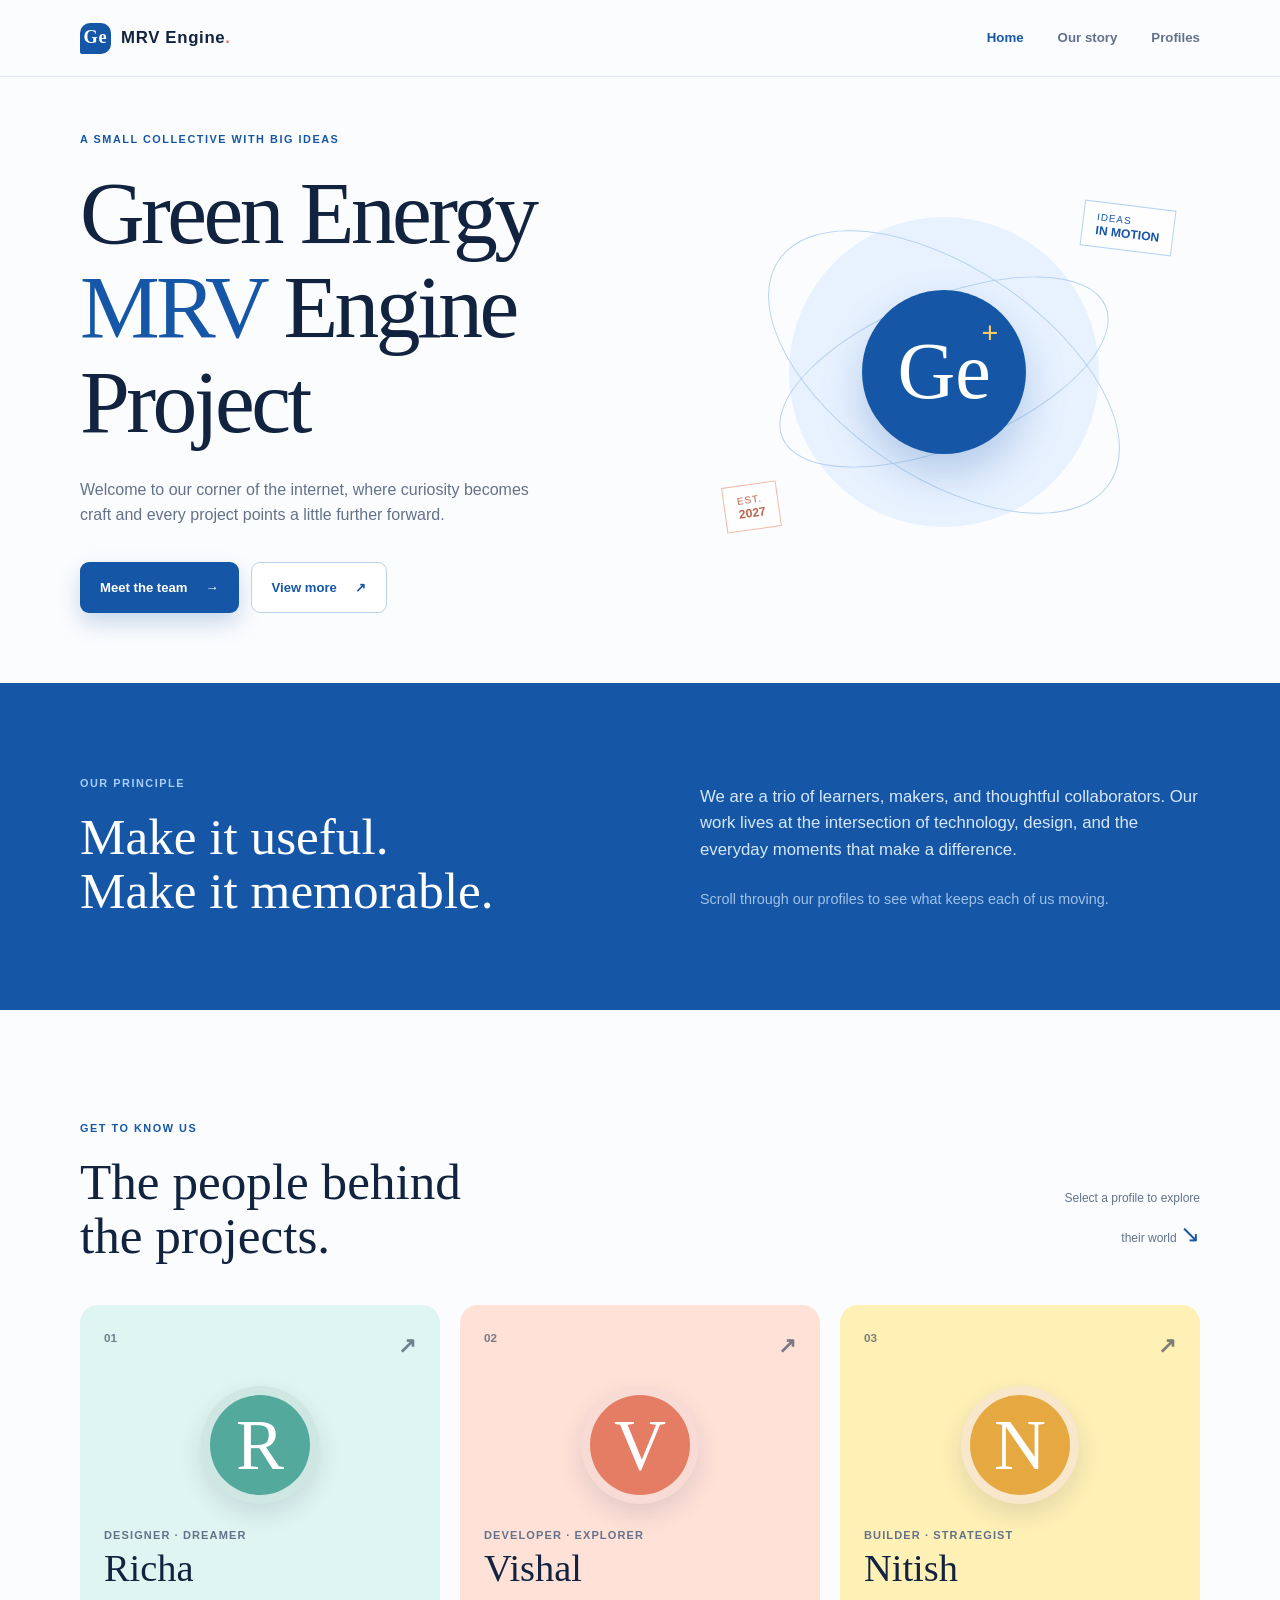
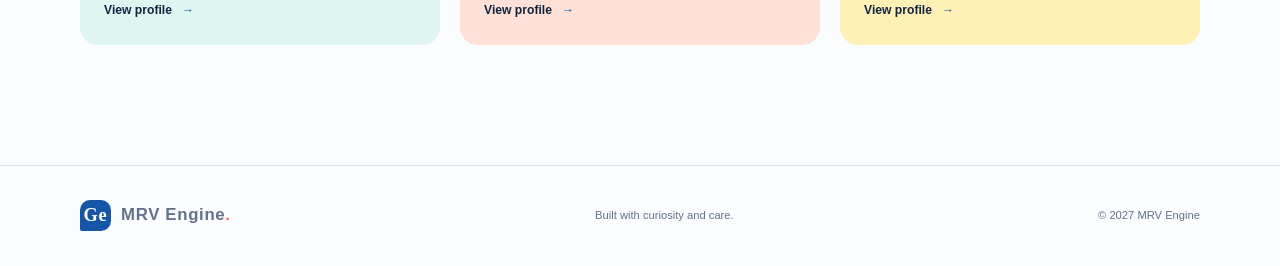
==== index.html @ 7cbb434f "First Commit" ====
<!DOCTYPE html>
<html lang="en">
<head>
  <meta charset="UTF-8">
  <meta name="viewport" content="width=device-width, initial-scale=1.0">
  <meta name="description" content="A modern personal profile collective for Nitish, Richa, and Vishal.">
  <title>Green Energy  | MRV Engine</title>
  <link rel="stylesheet" href="css/style.css">
  <script src="js/script.js" defer></script>
</head>
<body>
  <header class="site-header">
    <nav class="navbar container" aria-label="Primary navigation">
      <a class="brand" href="index.html"><span class="brand-mark">Ge</span><span>MRV Engine<span class="brand-dot">.</span></span></a>
      <button class="menu-toggle" type="button" aria-expanded="false" aria-controls="primary-menu"><span></span><span></span><span></span><span class="sr-only">Toggle menu</span></button>
      <div class="nav-links" id="primary-menu">
        <a class="active" href="#home">Home</a>
        <a href="#story">Our story</a>
        <a href="#profiles">Profiles</a>
      </div>
    </nav>
  </header>

  <main id="home">
    <section class="hero container reveal">
      <div class="hero-copy">
        <p class="eyebrow">A small collective with big ideas</p>
        <h1>Green Energy<br><em> MRV </em> Engine <br> Project</h1>
        <p class="hero-description">Welcome to our corner of the internet, where curiosity becomes craft and every project points a little further forward.</p>
        <div class="hero-actions"><a class="button button-primary" href="#profiles">Meet the team <span aria-hidden="true">&rarr;</span></a><a class="button button-secondary" href="project-details.html">View more <span aria-hidden="true">↗</span></a></div>
      </div>
      <div class="hero-art" aria-hidden="true">
        <div class="orbit orbit-one"></div><div class="orbit orbit-two"></div>
        <div class="hero-sun">Ge<span>+</span></div>
        <div class="floating-note note-top">ideas<br><strong>in motion</strong></div>
        <div class="floating-note note-bottom">EST.<br><strong>2027</strong></div>
      </div>
    </section>

    <section class="intro-band" id="story">
      <div class="container split-section reveal">
        <div>
          <p class="eyebrow">Our principle</p>
          <h2>Make it useful.<br>Make it memorable.</h2>
        </div>
        <div class="section-copy"><p>We are a trio of learners, makers, and thoughtful collaborators. Our work lives at the intersection of technology, design, and the everyday moments that make a difference.</p><p class="muted">Scroll through our profiles to see what keeps each of us moving.</p></div>
      </div>
    </section>

    <section class="profiles-section container" id="profiles">
      <div class="section-heading reveal"><div><p class="eyebrow">Get to know us</p><h2>The people behind<br>the projects.</h2></div><p class="section-kicker">Select a profile to explore<br>their world <span aria-hidden="true">↘</span></p></div>
      <div class="profile-grid">
        <a class="profile-card card-richa reveal" href="richa.html"><div class="card-top"><span class="card-number">01</span><span class="card-arrow" aria-hidden="true">↗</span></div><div class="avatar avatar-richa">R</div><div><p class="card-role">Designer · Dreamer</p><h3>Richa</h3><p class="card-link">View profile <span aria-hidden="true">&rarr;</span></p></div></a>
        <a class="profile-card card-vishal reveal" href="vishal.html"><div class="card-top"><span class="card-number">02</span><span class="card-arrow" aria-hidden="true">↗</span></div><div class="avatar avatar-vishal">V</div><div><p class="card-role">Developer · Explorer</p><h3>Vishal</h3><p class="card-link">View profile <span aria-hidden="true">&rarr;</span></p></div></a>
        <a class="profile-card card-nitish reveal" href="nitish.html"><div class="card-top"><span class="card-number">03</span><span class="card-arrow" aria-hidden="true">↗</span></div><div class="avatar avatar-nitish">N</div><div><p class="card-role">Builder · Strategist</p><h3>Nitish</h3><p class="card-link">View profile <span aria-hidden="true">&rarr;</span></p></div></a>

    </div>
    </section>
  </main>

  <footer class="site-footer"><div class="container footer-inner"><a class="brand" href="index.html"><span class="brand-mark">Ge</span><span>MRV Engine<span class="brand-dot">.</span></span></a><p>Built with curiosity and care.</p><p>&copy; 2027 MRV Engine</p></div></footer>
</body>
</html>
---- css/style.css ----
:root {
  --ink: #11233f;
  --muted: #63728a;
  --line: #dce4ed;
  --paper: #fbfcfe;
  --blue: #1557a6;
  --sky: #e8f2ff;
  --teal: #dff5f1;
  --yellow: #fff0b5;
  --coral: #ffe1d8;
  --shadow: 0 24px 60px rgba(17, 35, 63, .12);
}

* { box-sizing: border-box; }
html { scroll-behavior: smooth; }
body { margin: 0; color: var(--ink); background: var(--paper); font-family: "Trebuchet MS", "Segoe UI", sans-serif; line-height: 1.6; }
a { color: inherit; text-decoration: none; }
.container { width: min(1120px, calc(100% - 48px)); margin: 0 auto; }
.site-header { position: sticky; top: 0; z-index: 10; background: rgba(251, 252, 254, .94); border-bottom: 1px solid rgba(220, 228, 237, .8); backdrop-filter: blur(12px); }
.navbar { min-height: 76px; display: flex; align-items: center; justify-content: space-between; }
.brand { display: inline-flex; align-items: center; gap: 10px; font-weight: 800; letter-spacing: .04em; font-size: 1.05rem; }
.brand-mark { display: grid; width: 31px; height: 31px; place-items: center; border-radius: 10px 10px 10px 2px; color: white; background: var(--blue); font-family: Georgia, serif; font-size: 1.15rem; }
.brand-dot { color: #ee765c; }
.nav-links { display: flex; align-items: center; gap: 34px; color: var(--muted); font-size: .83rem; font-weight: 700; }
.nav-links a { transition: color .2s ease; }.nav-links a:hover, .nav-links a.active { color: var(--blue); }
.menu-toggle { display: none; border: 0; background: transparent; padding: 8px; cursor: pointer; }.menu-toggle span:not(.sr-only) { display: block; width: 23px; height: 2px; margin: 4px 0; background: var(--ink); }
.sr-only { position: absolute; width: 1px; height: 1px; padding: 0; margin: -1px; overflow: hidden; clip: rect(0,0,0,0); white-space: nowrap; border: 0; }
.hero { min-height: 590px; display: grid; grid-template-columns: 1fr .9fr; align-items: center; gap: 40px; padding-top: 54px; padding-bottom: 70px; }
.eyebrow { margin: 0 0 18px; color: var(--blue); text-transform: uppercase; letter-spacing: .14em; font-size: .68rem; font-weight: 800; }.hero h1, h2, h3 { margin: 0; font-family: Georgia, "Times New Roman", serif; font-weight: 500; line-height: 1.05; }.hero h1 { max-width: 620px; font-size: clamp(3.4rem, 7vw, 6rem); letter-spacing: -.04em; }.hero h1 em { color: var(--blue); font-style: normal; }.hero-description { max-width: 460px; margin: 28px 0 34px; color: var(--muted); font-size: 1rem; }.button { display: inline-flex; align-items: center; gap: 18px; padding: 14px 20px; border-radius: 9px; font-size: .82rem; font-weight: 800; transition: transform .25s, box-shadow .25s; }.button-primary { color: white; background: var(--blue); box-shadow: 0 10px 22px rgba(21, 87, 166, .22); }.button:hover { transform: translateY(-3px); box-shadow: 0 15px 28px rgba(21, 87, 166, .25); }
.hero-art { position: relative; height: 390px; display: grid; place-items: center; }.hero-art::before { position: absolute; content: ""; width: 310px; height: 310px; border-radius: 50%; background: var(--sky); }.orbit { position: absolute; border: 1px solid #b8d2ef; border-radius: 50%; transform: rotate(-22deg); }.orbit-one { width: 350px; height: 150px; }.orbit-two { width: 400px; height: 210px; transform: rotate(34deg); }.hero-sun { position: relative; display: grid; width: 164px; height: 164px; place-items: center; color: white; border-radius: 50%; background: var(--blue); font: 5rem Georgia, serif; box-shadow: 0 20px 40px rgba(21, 87, 166, .25); }.hero-sun span { position: absolute; right: 28px; top: 27px; font: 1.8rem "Trebuchet MS", sans-serif; color: #ffcc65; }.floating-note { position: absolute; padding: 9px 13px; color: var(--blue); border: 1px solid #b8d2ef; background: rgba(255,255,255,.8); font-size: .62rem; line-height: 1.2; text-transform: uppercase; letter-spacing: .1em; }.floating-note strong { font-size: .76rem; letter-spacing: 0; }.note-top { top: 28px; right: 5%; transform: rotate(7deg); }.note-bottom { bottom: 36px; left: 7%; transform: rotate(-8deg); color: #be644b; border-color: #f3b9a9; }
.intro-band { padding: 84px 0; color: white; background: var(--blue); }.split-section { display: grid; grid-template-columns: 1fr 1fr; gap: 120px; align-items: center; }.intro-band .eyebrow { color: #a7cffb; }.intro-band h2 { font-size: clamp(2.4rem, 4vw, 4rem); }.section-copy { color: #d7e7fb; font-size: 1.05rem; }.section-copy .muted { color: #9fc1e8; font-size: .9rem; margin-top: 24px; }
.profiles-section { padding-top: 110px; padding-bottom: 120px; }.section-heading { display: flex; justify-content: space-between; align-items: end; margin-bottom: 42px; }.section-heading h2 { font-size: clamp(2.5rem, 4vw, 4rem); }.section-kicker { color: var(--muted); font-size: .75rem; line-height: 1.35; text-align: right; }.section-kicker span { display: inline-block; margin-top: 12px; color: var(--blue); font-size: 1.5rem; }.profile-grid { display: grid; grid-template-columns: repeat(3, 1fr); gap: 20px; }.profile-card { position: relative; min-height: 340px; padding: 24px; display: flex; flex-direction: column; justify-content: space-between; border-radius: 18px; overflow: hidden; transition: transform .3s ease, box-shadow .3s ease; }.profile-card:hover { transform: translateY(-9px); box-shadow: var(--shadow); }.card-nitish { background: var(--yellow); }.card-richa { background: var(--teal); }.card-vishal { background: var(--coral); }.card-top { display: flex; justify-content: space-between; color: rgba(17,35,63,.55); font-size: .73rem; font-weight: 800; }.card-arrow { font-size: 1.35rem; transition: transform .3s; }.profile-card:hover .card-arrow { transform: translate(4px, -4px); }.avatar { width: 118px; height: 118px; margin: auto; display: grid; place-items: center; border: 9px solid rgba(255,255,255,.72); border-radius: 50%; color: white; font: 4.5rem Georgia, serif; box-shadow: 0 10px 25px rgba(17,35,63,.12); }.avatar-nitish { background: #e6a942; }.avatar-richa { background: #53a99c; }.avatar-vishal { background: #e57d64; }.card-role { margin: 0 0 3px; color: var(--muted); font-size: .69rem; text-transform: uppercase; letter-spacing: .1em; font-weight: 800; }.profile-card h3 { font-size: 2.4rem; }.card-link { margin: 13px 0 0; font-size: .76rem; font-weight: 800; }.card-link span { margin-left: 6px; color: var(--blue); }
.site-footer { padding: 30px 0; border-top: 1px solid var(--line); }.footer-inner { display: flex; align-items: center; justify-content: space-between; color: var(--muted); font-size: .7rem; }.reveal { opacity: 0; transform: translateY(20px); transition: opacity .7s ease, transform .7s ease; }.reveal.visible { opacity: 1; transform: translateY(0); }

/* Project details page */
.hero-actions { display: flex; flex-wrap: wrap; gap: 12px; }
.button-secondary { color: var(--blue); border: 1px solid #b8d2ef; background: white; }
.project-hero { padding: 86px 0 78px; color: white; background: var(--blue); }
.project-hero h1 { max-width: 760px; font-size: clamp(3rem, 7vw, 6rem); }
.project-hero h1 em { color: #a7cffb; font-style: normal; }
.project-hero p:not(.eyebrow) { max-width: 620px; margin: 25px 0 0; color: #d7e7fb; font-size: 1.05rem; }
.project-hero .eyebrow { color: #a7cffb; }
.project-main { padding: 76px 0 110px; }
.project-detail-grid { display: grid; grid-template-columns: 1fr 1fr; gap: 24px; }
.project-detail { padding: 32px; border: 1px solid var(--line); border-radius: 14px; background: white; }
.project-detail.wide { grid-column: 1 / -1; }
.project-detail h2 { margin-bottom: 15px; font-size: 1.8rem; }
.project-detail p, .project-detail li { color: var(--muted); }
.project-showcase { display: grid; grid-template-columns: repeat(3, 1fr); gap: 14px; margin-top: 22px; }
.project-showcase article { min-height: 150px; padding: 22px; border-radius: 10px; }
.project-showcase article:nth-child(1) { background: var(--yellow); }.project-showcase article:nth-child(2) { background: var(--teal); }.project-showcase article:nth-child(3) { background: var(--coral); }
.project-showcase h3 { margin-bottom: 8px; font-size: 1.5rem; }.project-showcase p { margin: 0; font-size: .82rem; }
.project-main .back-link { display: inline-block; }

/* Profile page components */
.profile-hero { padding: 80px 0 70px; background: linear-gradient(135deg, var(--sky) 0%, var(--paper) 70%); }.profile-hero-inner { display: grid; grid-template-columns: 260px 1fr; gap: 60px; align-items: center; }.profile-photo { width: 230px; height: 230px; display: grid; place-items: center; border: 13px solid white; border-radius: 50%; color: white; font: 7rem Georgia, serif; box-shadow: var(--shadow); }.profile-photo.nitish { background: #e6a942; }.profile-photo.richa { background: #53a99c; }.profile-photo.vishal { background: #e57d64; }.profile-hero h1 { font-size: clamp(3.3rem, 7vw, 6rem); }.profile-intro { max-width: 620px; margin: 22px 0 0; color: var(--muted); font-size: 1.05rem; }.profile-main { padding: 76px 0 110px; }.profile-layout { display: grid; grid-template-columns: 1fr 1fr; gap: 24px; }.info-section { padding: 30px; border: 1px solid var(--line); border-radius: 14px; background: white; }.info-section.wide { grid-column: 1 / -1; }.info-section h2 { margin-bottom: 18px; color: var(--blue); font: 800 .78rem "Trebuchet MS", sans-serif; text-transform: uppercase; letter-spacing: .13em; }.info-section p { margin: 0; color: var(--muted); }.info-section ul { display: flex; flex-wrap: wrap; gap: 10px; padding: 0; margin: 0; list-style: none; }.info-section li { padding: 8px 13px; border-radius: 100px; color: var(--blue); background: var(--sky); font-size: .78rem; font-weight: 700; }.project-list { display: grid; grid-template-columns: repeat(3, 1fr); gap: 14px; }.project-item { padding: 18px; background: #f4f7fa; border-radius: 9px; }.project-item strong { display: block; margin-bottom: 5px; }.project-item span { color: var(--muted); font-size: .76rem; }.contact-row { display: flex; flex-wrap: wrap; gap: 25px; }.contact-row a { color: var(--blue); font-size: .85rem; font-weight: 700; }.back-link { margin-top: 40px; color: var(--blue); font-size: .82rem; font-weight: 800; }

@media (max-width: 720px) { .container { width: min(100% - 32px, 540px); }.navbar { min-height: 68px; }.menu-toggle { display: block; }.nav-links { position: absolute; top: 68px; right: 16px; left: 16px; display: none; padding: 18px; flex-direction: column; align-items: stretch; gap: 0; border: 1px solid var(--line); border-radius: 10px; background: white; box-shadow: var(--shadow); }.nav-links.open { display: flex; }.nav-links a { padding: 10px; }.hero { min-height: auto; grid-template-columns: 1fr; padding-top: 65px; }.hero h1 { font-size: 3.7rem; }.hero-art { height: 290px; order: -1; }.hero-art::before { width: 220px; height: 220px; }.orbit-one { width: 270px; height: 110px; }.orbit-two { width: 300px; height: 150px; }.hero-sun { width: 125px; height: 125px; font-size: 3.8rem; }.intro-band { padding: 64px 0; }.split-section, .profile-layout { grid-template-columns: 1fr; gap: 32px; }.profiles-section { padding-top: 72px; padding-bottom: 75px; }.section-heading { align-items: start; flex-direction: column; gap: 15px; }.section-kicker { text-align: left; }.profile-grid { grid-template-columns: 1fr; }.profile-card { min-height: 310px; }.footer-inner { align-items: start; flex-direction: column; gap: 14px; }.profile-hero { padding: 55px 0; }.profile-hero-inner { grid-template-columns: 1fr; gap: 32px; }.profile-photo { width: 170px; height: 170px; font-size: 5rem; }.profile-hero h1 { font-size: 4rem; }.profile-main { padding: 50px 0 70px; }.info-section.wide { grid-column: auto; }.project-list { grid-template-columns: 1fr; } }
@media (prefers-reduced-motion: reduce) { html { scroll-behavior: auto; }.reveal { transition: none; }.profile-card, .button { transition: none; } }
@media (max-width: 720px) { .project-detail-grid { grid-template-columns: 1fr; }.project-detail.wide { grid-column: auto; }.project-showcase { grid-template-columns: 1fr; } }
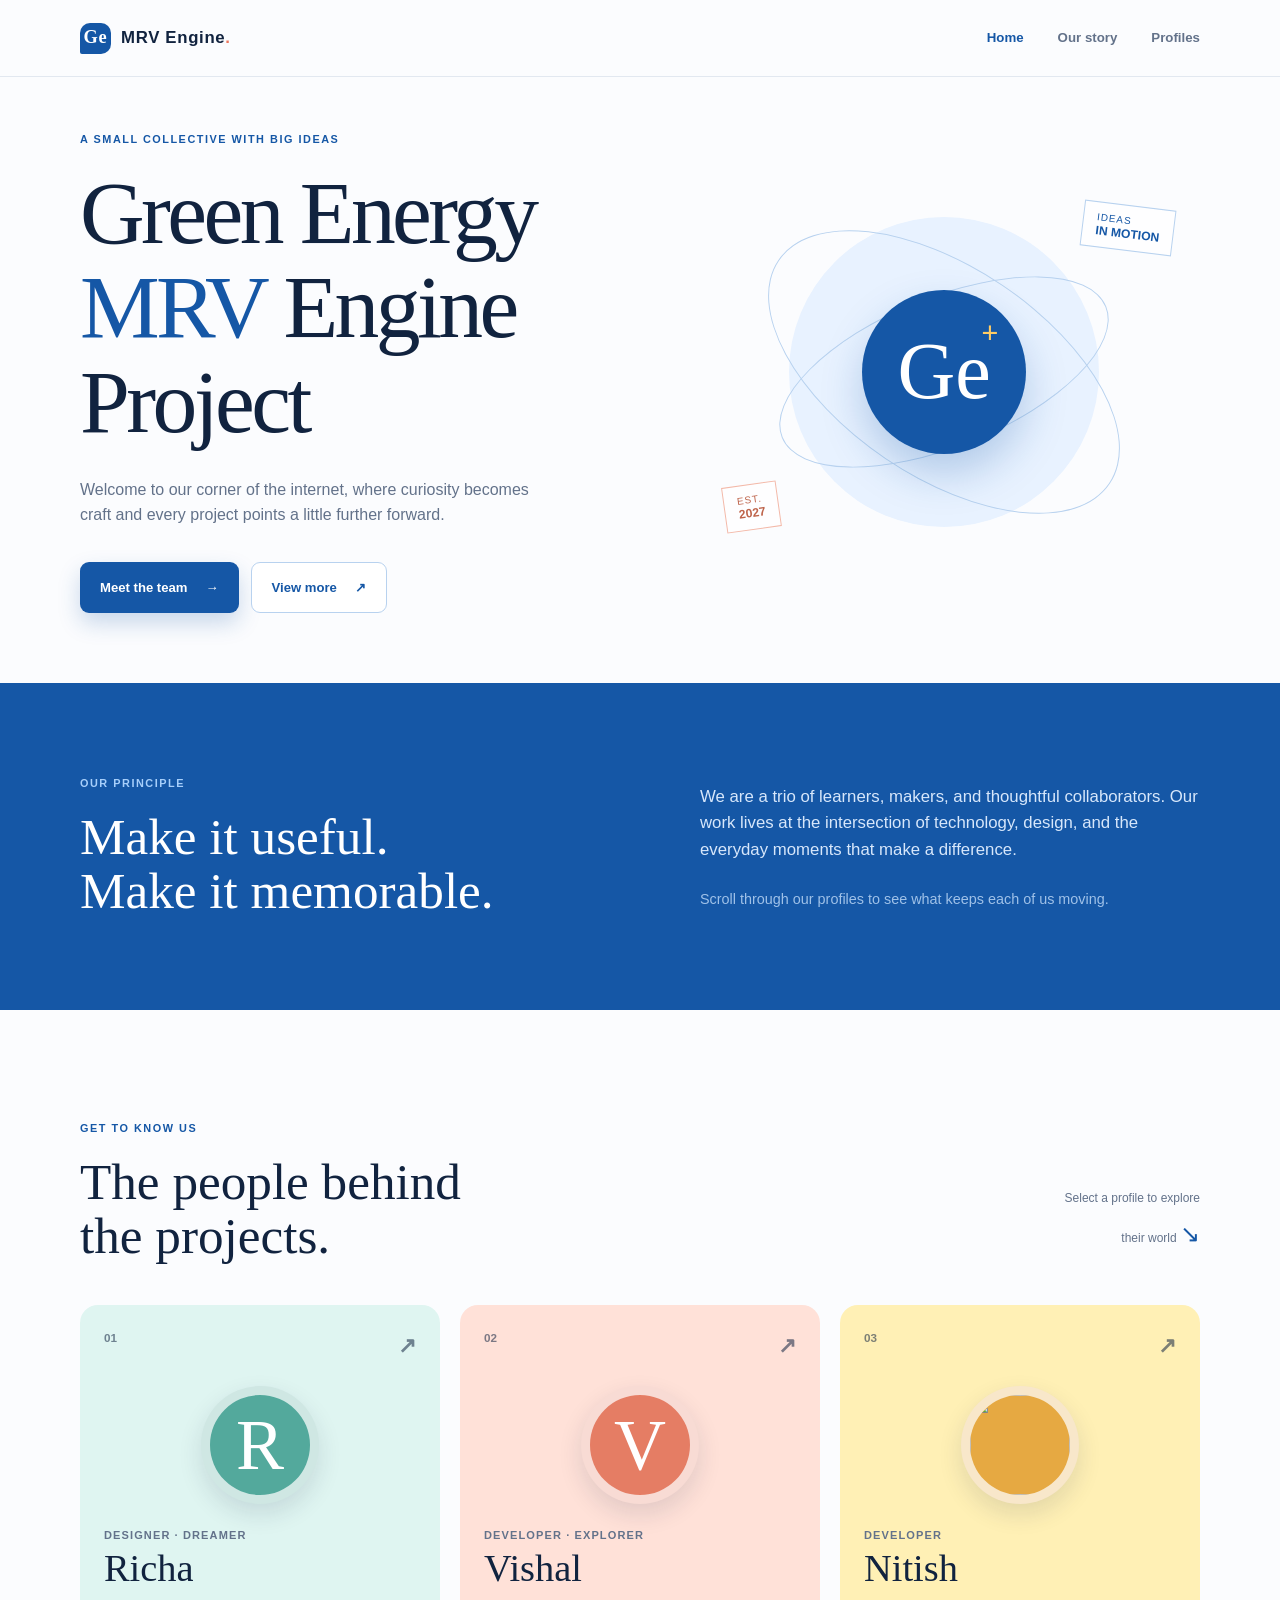
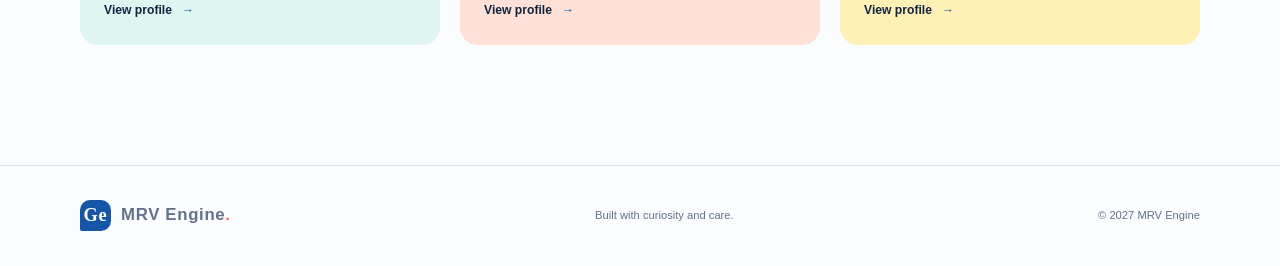
==== commit 8bc76666: "Change nitish.html file by nitish" ====
--- a/index.html
+++ b/index.html
@@ -52,7 +52,7 @@
       <div class="profile-grid">
         <a class="profile-card card-richa reveal" href="richa.html"><div class="card-top"><span class="card-number">01</span><span class="card-arrow" aria-hidden="true">↗</span></div><div class="avatar avatar-richa">R</div><div><p class="card-role">Designer · Dreamer</p><h3>Richa</h3><p class="card-link">View profile <span aria-hidden="true">&rarr;</span></p></div></a>
         <a class="profile-card card-vishal reveal" href="vishal.html"><div class="card-top"><span class="card-number">02</span><span class="card-arrow" aria-hidden="true">↗</span></div><div class="avatar avatar-vishal">V</div><div><p class="card-role">Developer · Explorer</p><h3>Vishal</h3><p class="card-link">View profile <span aria-hidden="true">&rarr;</span></p></div></a>
-        <a class="profile-card card-nitish reveal" href="nitish.html"><div class="card-top"><span class="card-number">03</span><span class="card-arrow" aria-hidden="true">↗</span></div><div class="avatar avatar-nitish">N</div><div><p class="card-role">Builder · Strategist</p><h3>Nitish</h3><p class="card-link">View profile <span aria-hidden="true">&rarr;</span></p></div></a>
+        <a class="profile-card card-nitish reveal" href="nitish.html"><div class="card-top"><span class="card-number">03</span><span class="card-arrow" aria-hidden="true">↗</span></div><div class="avatar avatar-nitish"><img style="height: 100px; width: 100px; border-radius: 95px;" src="https://avatars.githubusercontent.com/u/262163347?v=4" alt=""></div><div><p class="card-role">Developer </p><h3>Nitish</h3><p class="card-link">View profile <span aria-hidden="true">&rarr;</span></p></div></a>
 
     </div>
     </section>
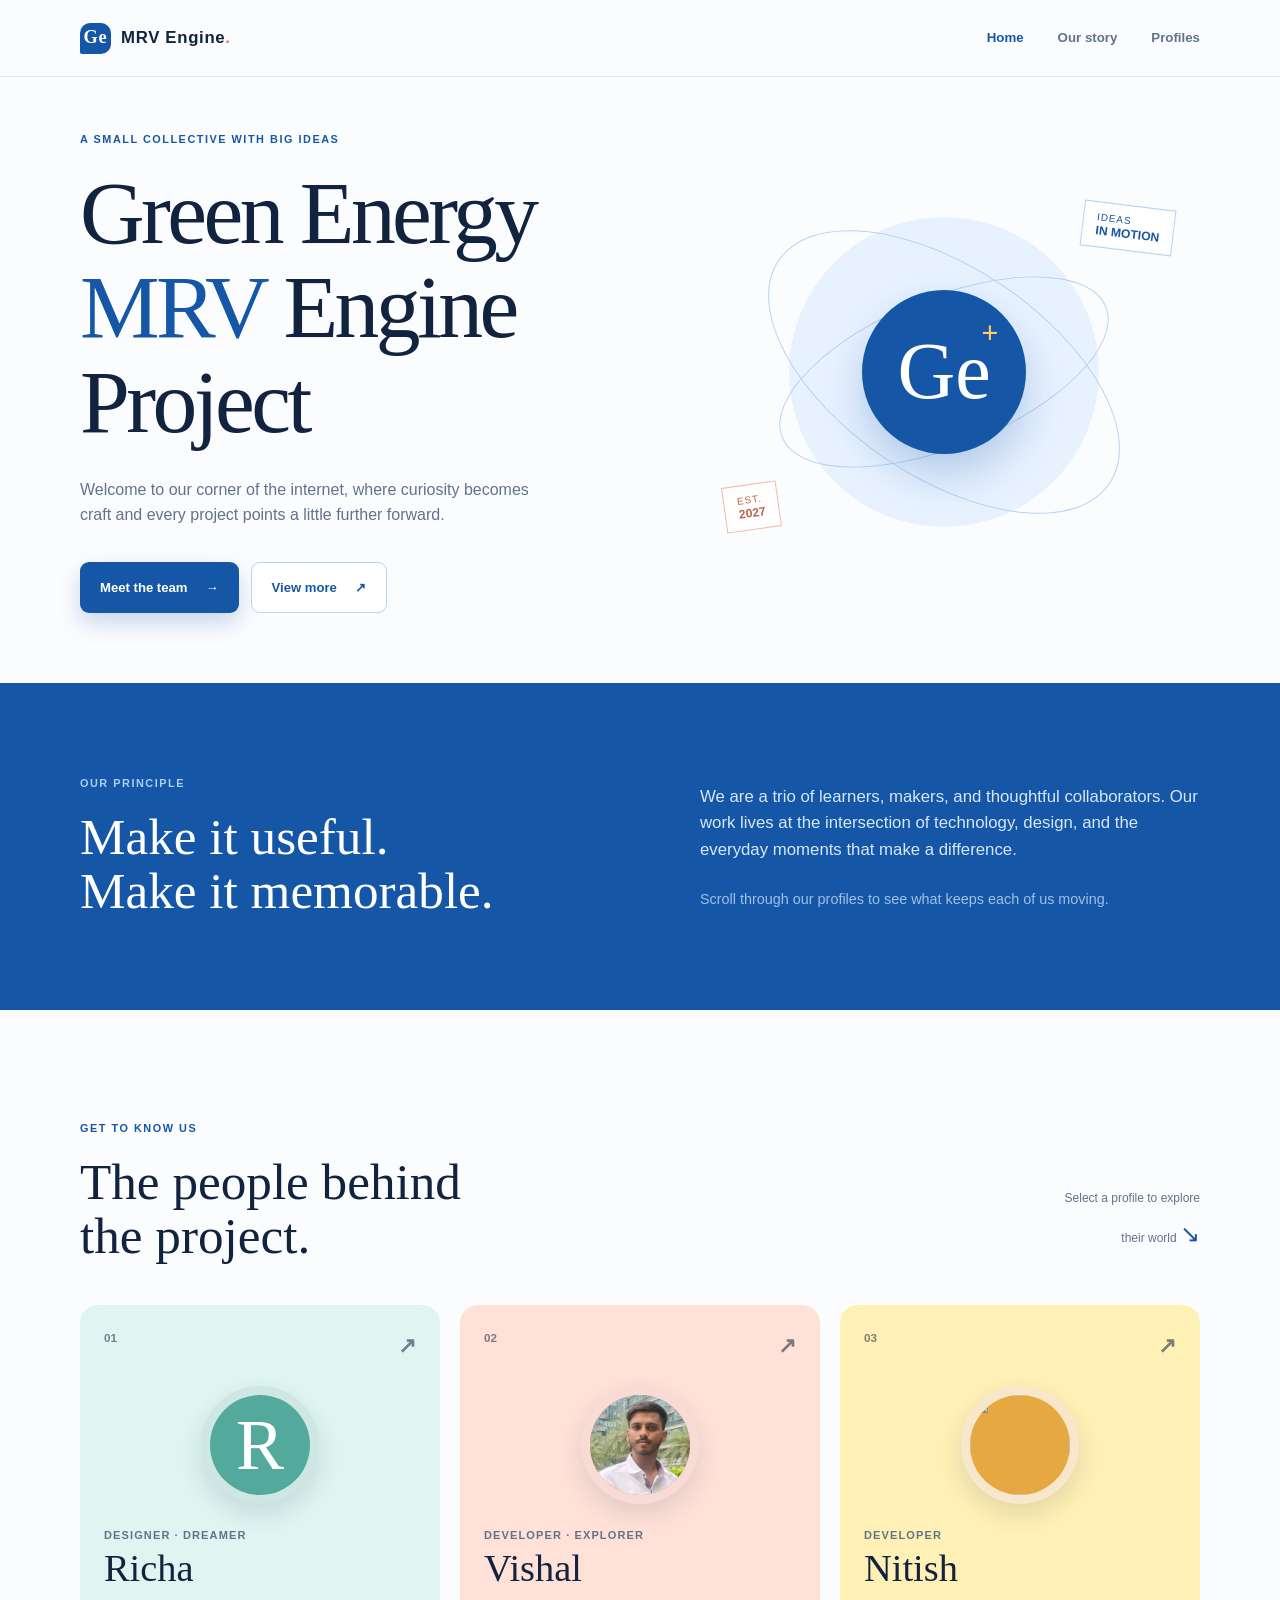
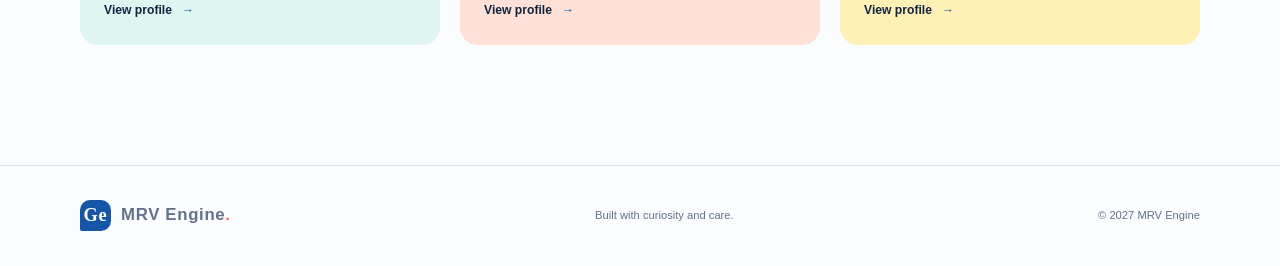
==== commit 043e5569: "vishal.html file updated by vishal" ====
--- a/index.html
+++ b/index.html
@@ -48,10 +48,10 @@
     </section>
 
     <section class="profiles-section container" id="profiles">
-      <div class="section-heading reveal"><div><p class="eyebrow">Get to know us</p><h2>The people behind<br>the projects.</h2></div><p class="section-kicker">Select a profile to explore<br>their world <span aria-hidden="true">↘</span></p></div>
+      <div class="section-heading reveal"><div><p class="eyebrow">Get to know us</p><h2>The people behind<br>the project.</h2></div><p class="section-kicker">Select a profile to explore<br>their world <span aria-hidden="true">↘</span></p></div>
       <div class="profile-grid">
         <a class="profile-card card-richa reveal" href="richa.html"><div class="card-top"><span class="card-number">01</span><span class="card-arrow" aria-hidden="true">↗</span></div><div class="avatar avatar-richa">R</div><div><p class="card-role">Designer · Dreamer</p><h3>Richa</h3><p class="card-link">View profile <span aria-hidden="true">&rarr;</span></p></div></a>
-        <a class="profile-card card-vishal reveal" href="vishal.html"><div class="card-top"><span class="card-number">02</span><span class="card-arrow" aria-hidden="true">↗</span></div><div class="avatar avatar-vishal">V</div><div><p class="card-role">Developer · Explorer</p><h3>Vishal</h3><p class="card-link">View profile <span aria-hidden="true">&rarr;</span></p></div></a>
+        <a class="profile-card card-vishal reveal" href="vishal.html"><div class="card-top"><span class="card-number">02</span><span class="card-arrow" aria-hidden="true">↗</span></div><div class="avatar avatar-vishal"><img style="height: 100px; width: 100px; border-radius: 95px;" src="images/vishal.jpeg" alt=""></div><div><p class="card-role">Developer · Explorer</p><h3>Vishal</h3><p class="card-link">View profile <span aria-hidden="true">&rarr;</span></p></div></a>
         <a class="profile-card card-nitish reveal" href="nitish.html"><div class="card-top"><span class="card-number">03</span><span class="card-arrow" aria-hidden="true">↗</span></div><div class="avatar avatar-nitish"><img style="height: 100px; width: 100px; border-radius: 95px;" src="https://avatars.githubusercontent.com/u/262163347?v=4" alt=""></div><div><p class="card-role">Developer </p><h3>Nitish</h3><p class="card-link">View profile <span aria-hidden="true">&rarr;</span></p></div></a>
 
     </div>
